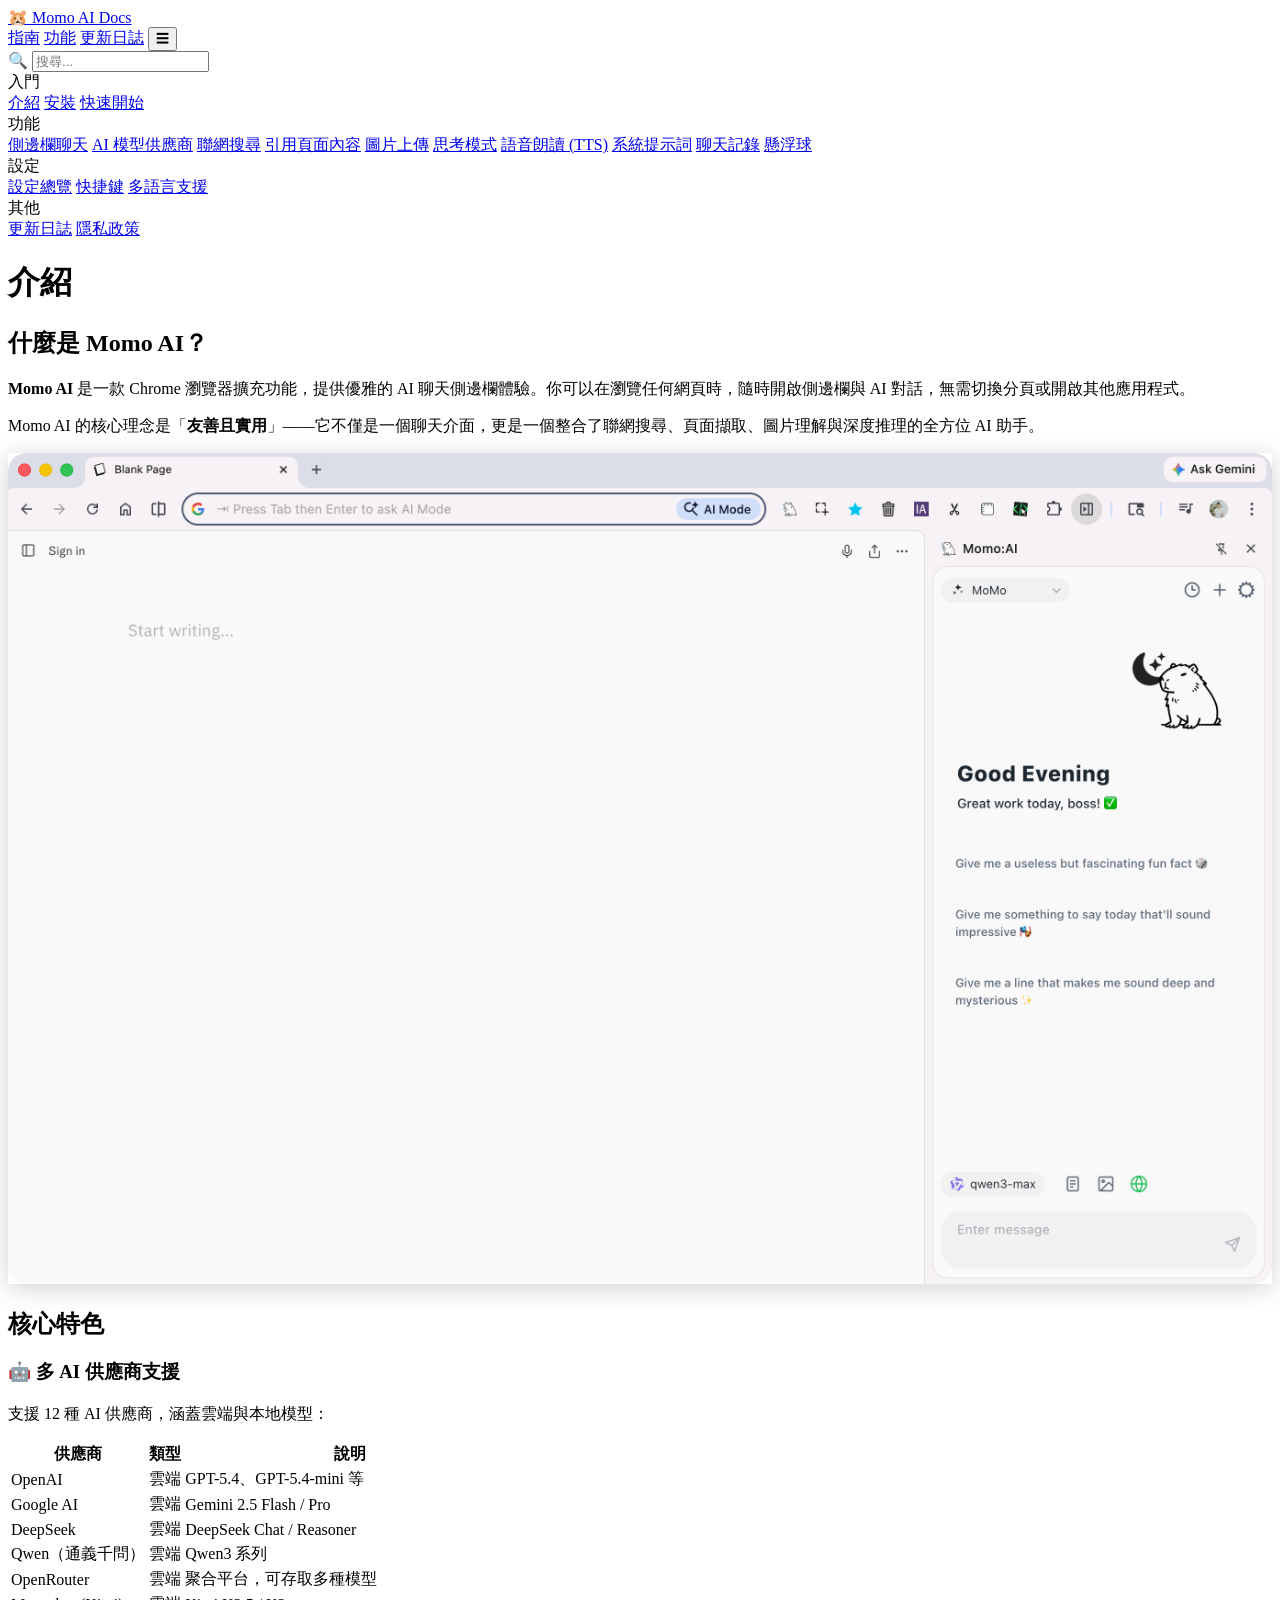
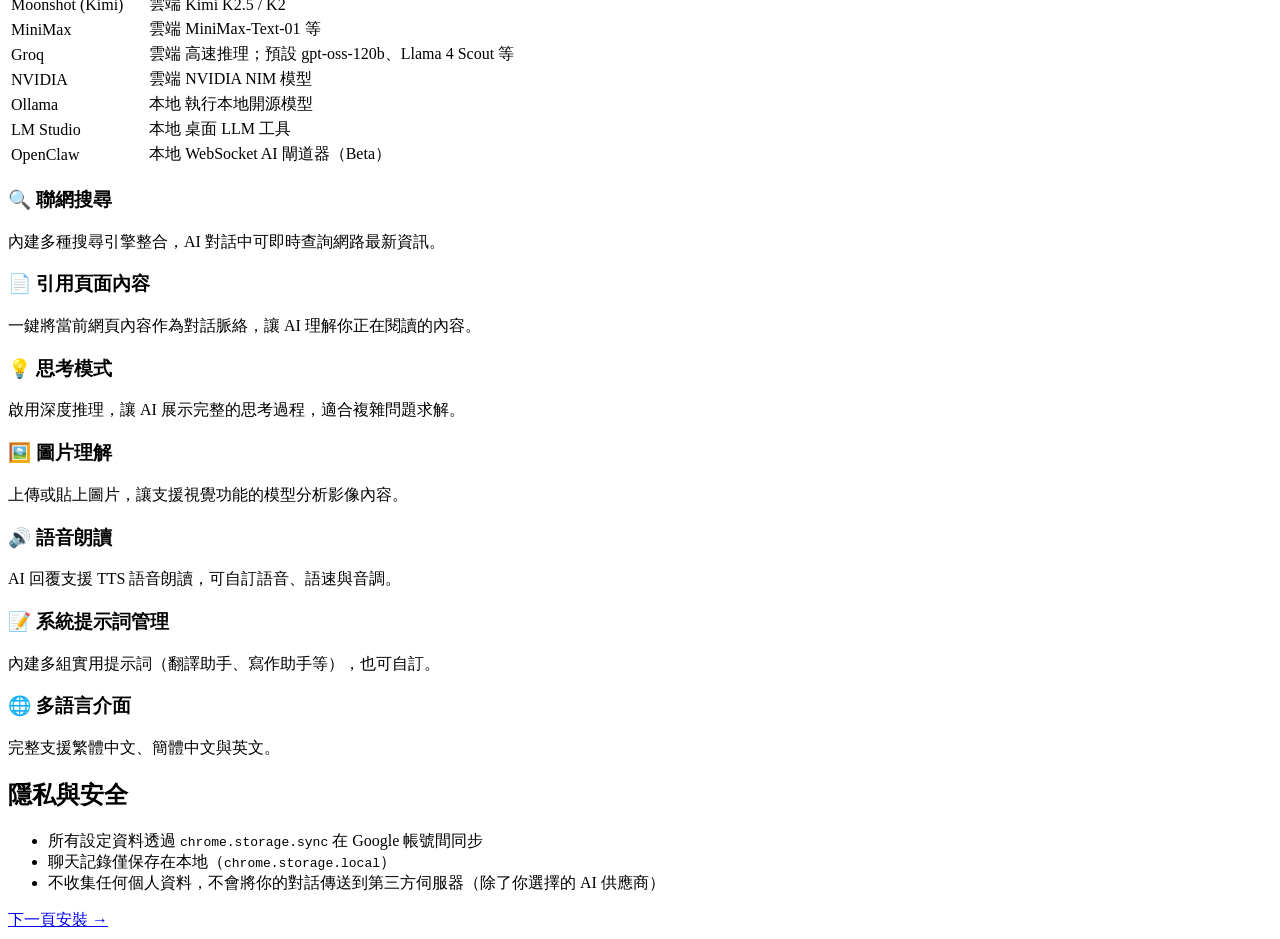
==== docs/index.html @ 8a676fa8 "docs: Groq 供應商、changelog 同步；README 功能列表與預覽圖統一 momo-preview.png - docs：ai-providers、index、installatio" ====
<!DOCTYPE html>
<html lang="zh-TW">
<head>
  <meta charset="UTF-8">
  <meta name="viewport" content="width=device-width,initial-scale=1.0">
  <title>介紹 — Momo AI Docs</title>
  <link rel="stylesheet" href="docs.css">
  <script src="docs.js"></script>
</head>
<body>

<header class="site-header">
  <a class="logo" href="index.html">🐹 Momo AI Docs</a>
  <nav>
    <a href="index.html" class="hide-mobile">指南</a>
    <a href="sidebar-chat.html" class="hide-mobile">功能</a>
    <a href="changelog.html" class="hide-mobile">更新日誌</a>
    <button class="menu-toggle" aria-label="選單">☰</button>
  </nav>
</header>

<div class="backdrop"></div>
<div class="page-wrapper">

<aside class="sidebar">
  <div class="sidebar-search">
    <span class="search-icon">🔍</span>
    <input type="text" placeholder="搜尋...">
  </div>
  <div class="group-title">入門</div>
  <a href="index.html">介紹</a>
  <a href="installation.html">安裝</a>
  <a href="getting-started.html">快速開始</a>
  <div class="group-title">功能</div>
  <a href="sidebar-chat.html">側邊欄聊天</a>
  <a href="ai-providers.html">AI 模型供應商</a>
  <a href="web-search.html">聯網搜尋</a>
  <a href="page-capture.html">引用頁面內容</a>
  <a href="image-upload.html">圖片上傳</a>
  <a href="thinking-mode.html">思考模式</a>
  <a href="tts.html">語音朗讀 (TTS)</a>
  <a href="system-prompts.html">系統提示詞</a>
  <a href="chat-history.html">聊天記錄</a>
  <a href="float-ball.html">懸浮球</a>
  <div class="group-title">設定</div>
  <a href="settings.html">設定總覽</a>
  <a href="shortcuts.html">快捷鍵</a>
  <a href="i18n.html">多語言支援</a>
  <div class="group-title">其他</div>
  <a href="changelog.html">更新日誌</a>
  <a href="privacy.html">隱私政策</a>
</aside>

<main class="main-content">

<h1>介紹</h1>

<h2>什麼是 Momo AI？</h2>
<p><strong>Momo AI</strong> 是一款 Chrome 瀏覽器擴充功能，提供優雅的 AI 聊天側邊欄體驗。你可以在瀏覽任何網頁時，隨時開啟側邊欄與 AI 對話，無需切換分頁或開啟其他應用程式。</p>
<p>Momo AI 的核心理念是「<strong>友善且實用</strong>」——它不僅是一個聊天介面，更是一個整合了聯網搜尋、頁面擷取、圖片理解與深度推理的全方位 AI 助手。</p>

<img src="momo-preview.png" alt="Momo AI 側邊欄預覽" style="margin:16px 0 24px;box-shadow:0 4px 24px rgba(0,0,0,.18);max-width:100%;display:block">

<h2>核心特色</h2>

<h3>🤖 多 AI 供應商支援</h3>
<p>支援 12 種 AI 供應商，涵蓋雲端與本地模型：</p>
<table>
  <thead><tr><th>供應商</th><th>類型</th><th>說明</th></tr></thead>
  <tbody>
    <tr><td>OpenAI</td><td>雲端</td><td>GPT-5.4、GPT-5.4-mini 等</td></tr>
    <tr><td>Google AI</td><td>雲端</td><td>Gemini 2.5 Flash / Pro</td></tr>
    <tr><td>DeepSeek</td><td>雲端</td><td>DeepSeek Chat / Reasoner</td></tr>
    <tr><td>Qwen（通義千問）</td><td>雲端</td><td>Qwen3 系列</td></tr>
    <tr><td>OpenRouter</td><td>雲端</td><td>聚合平台，可存取多種模型</td></tr>
    <tr><td>Moonshot (Kimi)</td><td>雲端</td><td>Kimi K2.5 / K2</td></tr>
    <tr><td>MiniMax</td><td>雲端</td><td>MiniMax-Text-01 等</td></tr>
    <tr><td>Groq</td><td>雲端</td><td>高速推理；預設 gpt-oss-120b、Llama 4 Scout 等</td></tr>
    <tr><td>NVIDIA</td><td>雲端</td><td>NVIDIA NIM 模型</td></tr>
    <tr><td>Ollama</td><td>本地</td><td>執行本地開源模型</td></tr>
    <tr><td>LM Studio</td><td>本地</td><td>桌面 LLM 工具</td></tr>
    <tr><td>OpenClaw</td><td>本地</td><td>WebSocket AI 閘道器（Beta）</td></tr>
  </tbody>
</table>

<h3>🔍 聯網搜尋</h3>
<p>內建多種搜尋引擎整合，AI 對話中可即時查詢網路最新資訊。</p>

<h3>📄 引用頁面內容</h3>
<p>一鍵將當前網頁內容作為對話脈絡，讓 AI 理解你正在閱讀的內容。</p>

<h3>💡 思考模式</h3>
<p>啟用深度推理，讓 AI 展示完整的思考過程，適合複雜問題求解。</p>

<h3>🖼️ 圖片理解</h3>
<p>上傳或貼上圖片，讓支援視覺功能的模型分析影像內容。</p>

<h3>🔊 語音朗讀</h3>
<p>AI 回覆支援 TTS 語音朗讀，可自訂語音、語速與音調。</p>

<h3>📝 系統提示詞管理</h3>
<p>內建多組實用提示詞（翻譯助手、寫作助手等），也可自訂。</p>

<h3>🌐 多語言介面</h3>
<p>完整支援繁體中文、簡體中文與英文。</p>

<h2>隱私與安全</h2>
<ul>
  <li>所有設定資料透過 <code>chrome.storage.sync</code> 在 Google 帳號間同步</li>
  <li>聊天記錄僅保存在本地（<code>chrome.storage.local</code>）</li>
  <li>不收集任何個人資料，不會將你的對話傳送到第三方伺服器（除了你選擇的 AI 供應商）</li>
</ul>

<nav class="page-nav">
  <span></span>
  <a href="installation.html"><span class="label">下一頁</span><span class="title">安裝 →</span></a>
</nav>

</main>
</div>
</body>
</html>
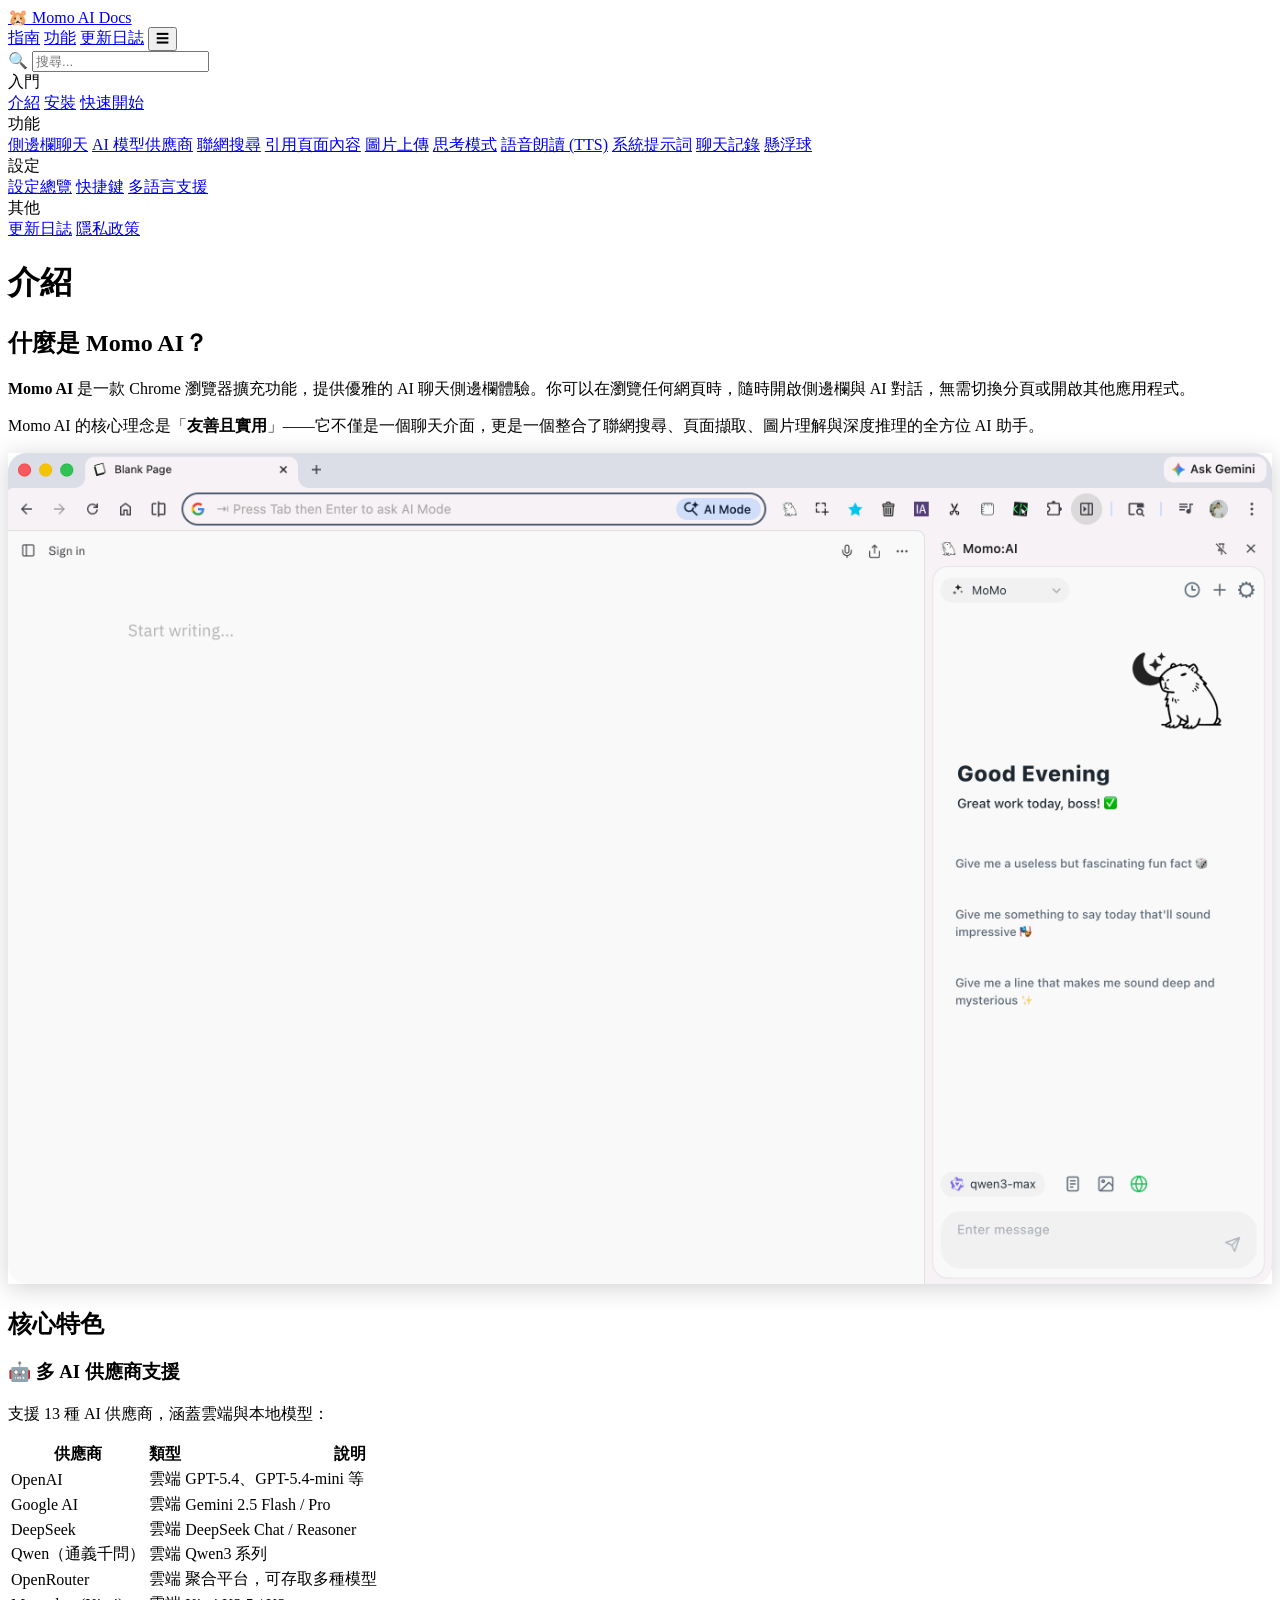
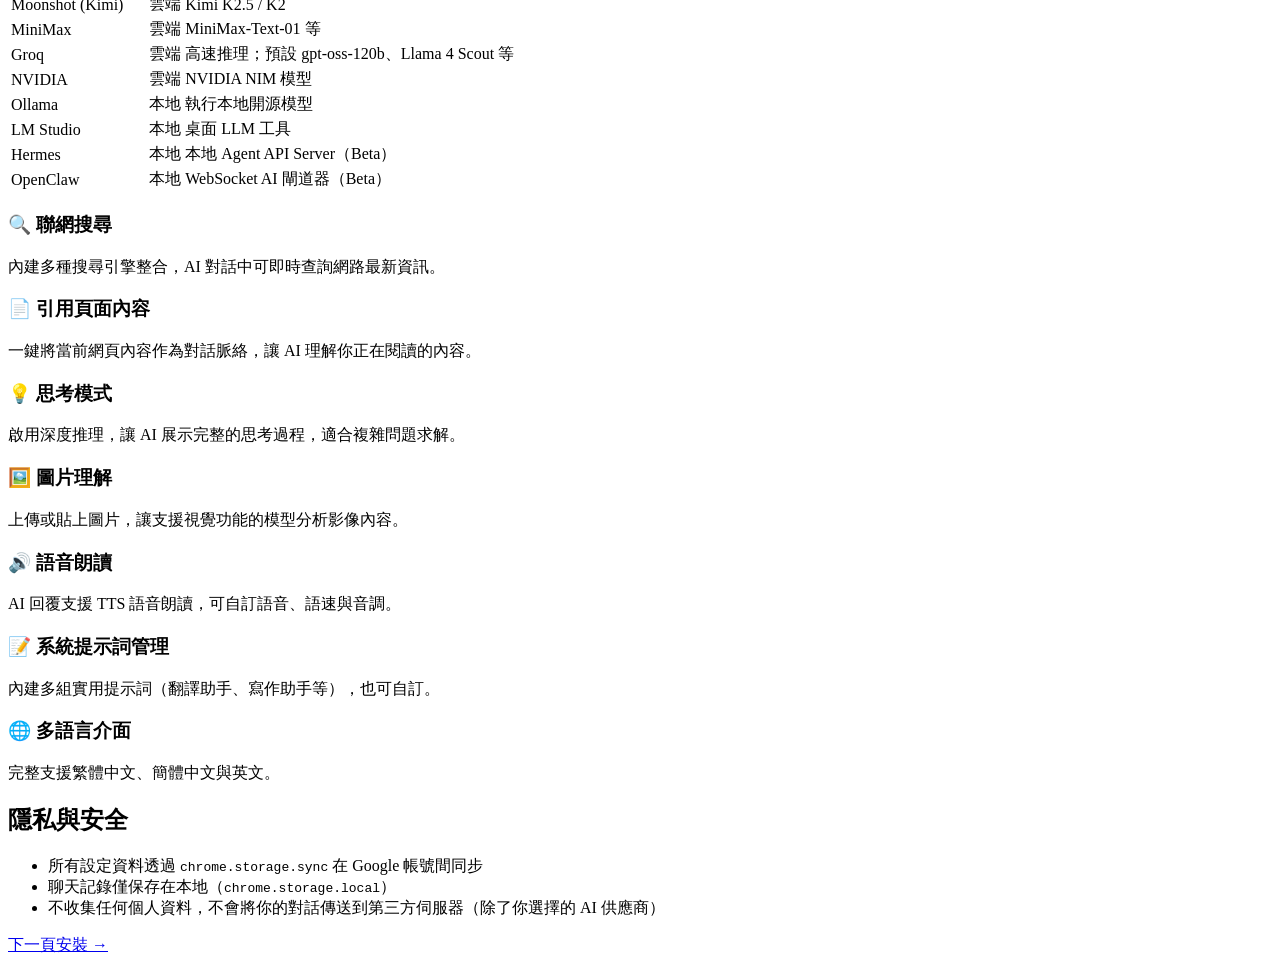
==== commit f0882f50: "release: v2.21.24 Sync docs site introduction and changelog to include Hermes as a local provider, a" ====
--- a/docs/index.html
+++ b/docs/index.html
@@ -64,7 +64,7 @@
 <h2>核心特色</h2>
 
 <h3>🤖 多 AI 供應商支援</h3>
-<p>支援 12 種 AI 供應商，涵蓋雲端與本地模型：</p>
+<p>支援 13 種 AI 供應商，涵蓋雲端與本地模型：</p>
 <table>
   <thead><tr><th>供應商</th><th>類型</th><th>說明</th></tr></thead>
   <tbody>
@@ -79,6 +79,7 @@
     <tr><td>NVIDIA</td><td>雲端</td><td>NVIDIA NIM 模型</td></tr>
     <tr><td>Ollama</td><td>本地</td><td>執行本地開源模型</td></tr>
     <tr><td>LM Studio</td><td>本地</td><td>桌面 LLM 工具</td></tr>
+    <tr><td>Hermes</td><td>本地</td><td>本地 Agent API Server（Beta）</td></tr>
     <tr><td>OpenClaw</td><td>本地</td><td>WebSocket AI 閘道器（Beta）</td></tr>
   </tbody>
 </table>
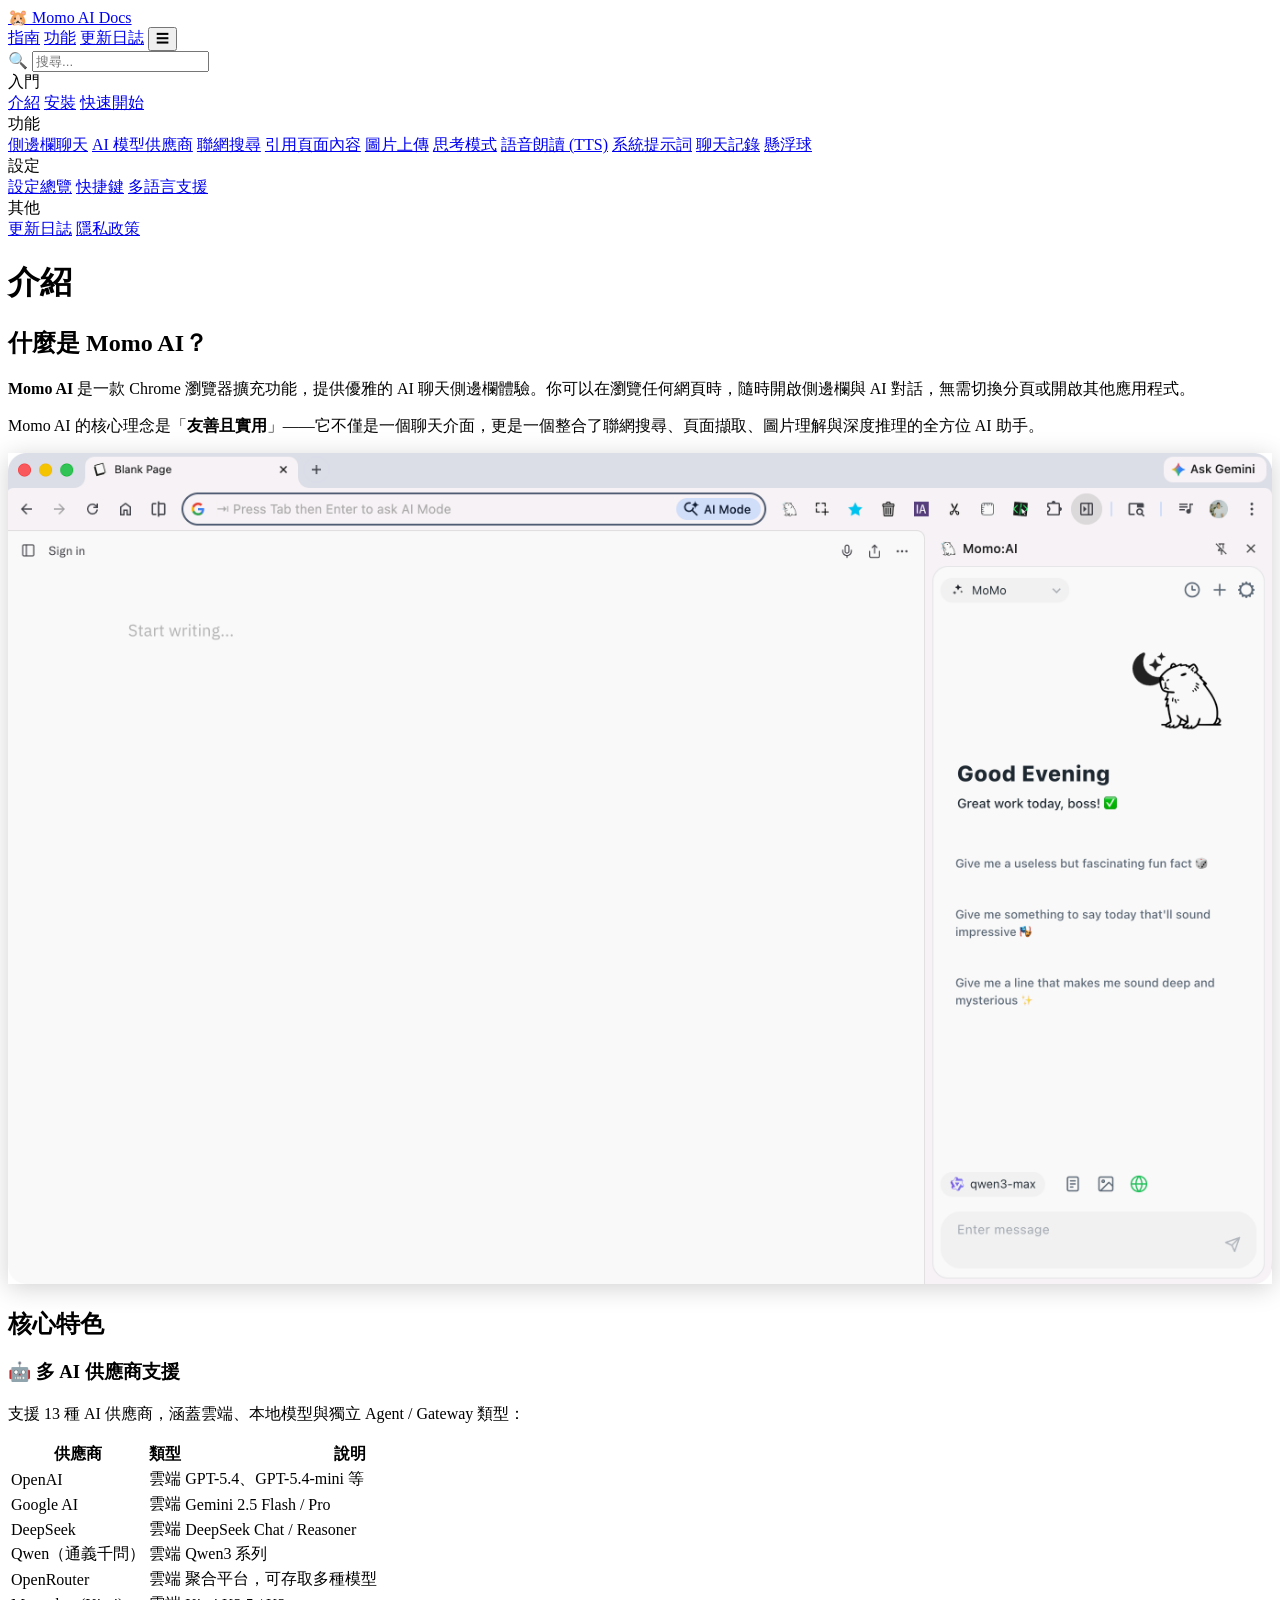
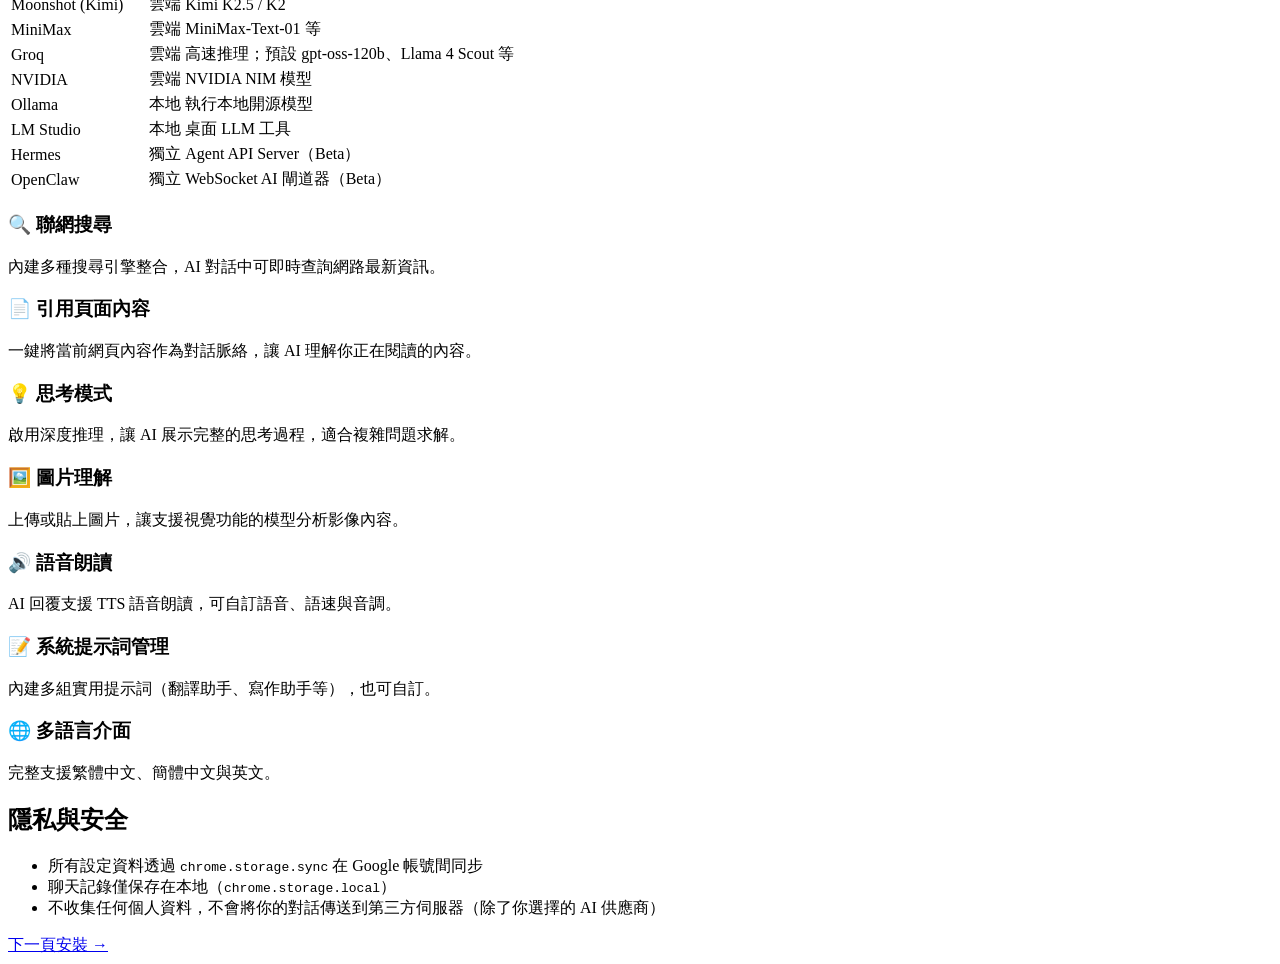
==== commit 129e1d07: "release: v2.21.25 Reclassify Hermes and OpenClaw as standalone agent/gateway providers across docs p" ====
--- a/docs/index.html
+++ b/docs/index.html
@@ -64,7 +64,7 @@
 <h2>核心特色</h2>
 
 <h3>🤖 多 AI 供應商支援</h3>
-<p>支援 13 種 AI 供應商，涵蓋雲端與本地模型：</p>
+<p>支援 13 種 AI 供應商，涵蓋雲端、本地模型與獨立 Agent / Gateway 類型：</p>
 <table>
   <thead><tr><th>供應商</th><th>類型</th><th>說明</th></tr></thead>
   <tbody>
@@ -79,8 +79,8 @@
     <tr><td>NVIDIA</td><td>雲端</td><td>NVIDIA NIM 模型</td></tr>
     <tr><td>Ollama</td><td>本地</td><td>執行本地開源模型</td></tr>
     <tr><td>LM Studio</td><td>本地</td><td>桌面 LLM 工具</td></tr>
-    <tr><td>Hermes</td><td>本地</td><td>本地 Agent API Server（Beta）</td></tr>
-    <tr><td>OpenClaw</td><td>本地</td><td>WebSocket AI 閘道器（Beta）</td></tr>
+    <tr><td>Hermes</td><td>獨立</td><td>Agent API Server（Beta）</td></tr>
+    <tr><td>OpenClaw</td><td>獨立</td><td>WebSocket AI 閘道器（Beta）</td></tr>
   </tbody>
 </table>
 
